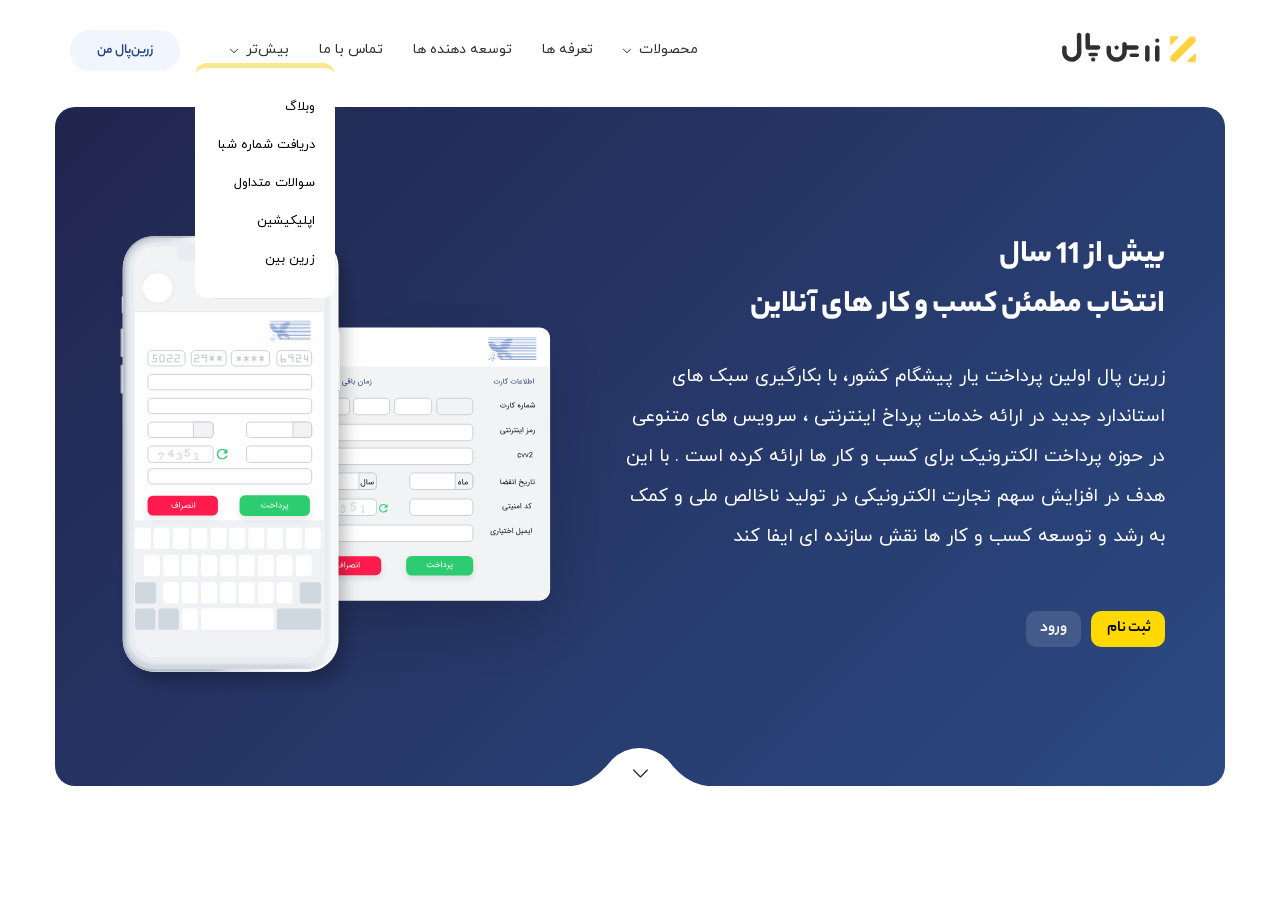
==== index.html @ 5818ea3c "add project files" ====
<!DOCTYPE html>
<html lang="fa" dir="rtl">
<head>
    <meta charset="UTF-8">
    <meta name="viewport" content="width=device-width, initial-scale=1.0">
    <link rel="stylesheet" href="styles/fonts.css">
    <link rel="stylesheet" href="styles/style.css">
   
    <title>ارائه دهنده خدمات پرداخت اینترنتی |زرین پال  </title>
    <link rel="shortcut icon" href="images/favicon.ico">
   

</head>
<body>
    <header>
        <div>
            <img class="logo" src="images/logo-white.svg" alt="zarinpal-logo">
        </div>
        <nav>
            <ul class="header-ul">
                <li class="more-menu" id="show-product-menu">
                    <a href="#">محصولات </a>
                    <img id="" src="images/down-arrow-svgrepo-com.svg" >
                    <div class="product-menu">
                        <div>
                            <a href="#">
                                <p>درگاه پرداخت </p>
                                <p>مهندسی شده برای فروش بیشتر </p>
                            </a>
                             <a href="#">
                                <p>زرین لینک  </p>
                                <p>لینک پرداخت در شبکه های اجتماعی </p>
                            </a>
                             <a href="#">
                                <p>زرین پلاس   </p>
                                <p>ابزار هوشمند سوددهی  </p>
                            </a>
                        </div>
                        <div>
                             <a href="#">
                                <p>زرین کارت  </p>
                                <p>طلایی نوین کارت بانکی</p>
                            </a>
                             <a href="#">
                                <p>تسهیم  </p>
                                <p>درگاه پرداخت اشتراکی </p>
                            </a>
                        </div>
                    </div>
                </li>
                <li>
                    <a href="./pages/tarrefeh.html">تعرفه ها</a>
                </li>
                 <li>
                    <a href="./pages/developers.html">توسعه دهنده ها </a>
                </li>
                 <li>
                    <a href="pages/callWithUs.html">تماس با ما </a>
                </li>
                 <li class=" more-menu"id="show-more-menu">
                    <a href="#">بیش‌تر</a>
                    <img id="" src="images/down-arrow-svgrepo-com.svg" >
                    <ul>
                        <li>وبلاگ </li>
                        <li>دریافت شماره شبا</li>
                        <li>سوالات متداول </li>
                        <li>اپلیکیشین </li>
                        <li>زرین بین</li>
                    </ul>
                </li>
                      <li>
                    <a href="#">زرین‌پال من</a>
                </li>

            </ul>
        </nav>
        <img src="./images/hamburger.svg" alt="hamburger icon" class="humberger-icon">
        <div class="hamburger-menu">
            <div class="cross-icon">
                <img src="images/cross.svg" alt="cross image"> 
            </div>
            <div class="hamurger-menu-items">
                <u>
                    <li><a href="#">تعرفه ها </a></li>
                    <li><a href="#">اپلیکیشن </a></li>
                    <div></div>
                    <li><a href="#">سوالات متداول</a></li>
                    <li><a href="#">تماس با ما </a></li>
                    <li><a href="#">محصولات</a></li>
                </u>
            </div>
            <div class="more-itme">
                <a href="#">زرین پال من </a>
                <img src="./images/arrow.svg" alt="my zarin pal">
            </div>
        </div>
    </header>
    <main>
        <div class="banner">
            <div class="banner-text">
                <h3>بیش از 11 سال </h3>
                <h3>انتخاب مطمئن کسب و کار های آنلاین </h3>
                <p>زرین پال اولین پرداخت یار پیشگام کشور،
                    با بکارگیری سبک های استاندارد جدید در ارائه خدمات پرداخ اینترنتی 
                    ، سرویس های متنوعی در حوزه پرداخت الکترونیک برای کسب و کار ها ارائه کرده است . 
                    با این هدف در افزایش سهم تجارت الکترونیکی در تولید ناخالص ملی 
                    و کمک به رشد و توسعه کسب و کار ها نقش سازنده ای ایفا کند 
                </p>
                <div class="banner-button">
                <a href="#" class="register-btn ">ثبت نام </a>
                <a href="#" class="login-btn">ورود </a>
                </div>
            
            
            </div>
            <div class="banner-image">
                <img src="./images/home.svg" >
            </div>
        </div>
        <div class="go-down">
            <div></div>
                <img src="images/down-arrow-svgrepo-com.svg" alt="">
         </div>
        </div>
    </main>

     <script src="js/script.js"></script>
</body>
</html>
---- styles/fonts.css ----
@font-face {
    font-family: "iranyekanwebmedium";
    src: url(../fonts/iranyekanwebmedium.woff) format('woff');
}
@font-face {
    font-family: "iranyekanwebregular";
    src: url(../fonts/iranyekanwebregular.woff) format('woff');
}
@font-face {
    font-family: "YekanBakhBold";
    src: url(../fonts/YekanBakhBold.woff) format('woff');
}
@font-face {
    font-family: "YekanBakhHeavy";
    src: url(../fonts/YekanBakhHeavy.woff) format('woff');
}
@font-face {
    font-family: "YekanBakhMedium";
    src: url(../fonts/YekanBakhMedium.woff) format('woff');
}
---- styles/style.css ----
* {
  margin: 0;
  padding: 0;
  font-family:
    "iranyekanwebregular",
    y Arial,
    Helvetica,
    sans-serif;
}
header {
  display: flex;
  justify-content: space-between;
  align-items: center;
  width: 1170px;
  margin: auto;
  padding: 21px 0 7px;
  top: 0;
  position: sticky;
  background-color: rgba(255, 255, 255, 0.72);
  backdrop-filter: blur(20px);
  transition: all 0.3s ease;
}
.logo {
  margin: 11px 28px;
}
.header-ul {
  display: flex;
  list-style: none;
}
.header-ul li {
  margin: 0 15px;
  font-size: 14px;
}
.header-ul li a {
  text-decoration: none;
  cursor: pointer;
  color: #303030;
}
.header-ul > li:last-child a {
  color: #28457b;
  background-color: rgba(232, 239, 254, 0.6);
  font-family: "YekanBakhBold";
  padding: 10px 27px;
  margin-right: 20px;
  border-radius: 20px;
}
.header-ul > li:last-child a:hover {
  background-color: #fbf6d9;
}
.more-menu {
  display: flex;
}
.more-menu img {
  width: 8px;
  margin-right: 8px;
}
.humberger-icon {
  width: 27px;
  display: none;
}

.hamburger-menu {
  position: fixed;
  top: 0;
  right: 0;
  background-color: #fff;
  z-index: 100;
  width: 100%;
  font-family: "YekanBakhMedium";
  transform: translateY(-110%);
}
.cross-icon {
  width: 100%;
  text-align: left;
  padding: 25px 0;
}
.cross-icon img {
  width: 20px;
  margin-left: 30px;
}
.hamurger-menu-items {
  padding: 10px 30px;
}
.hamurger-menu-items li {
  list-style: none;
}
.hamurger-menu-items a {
  text-decoration: none;
  color: black;
  display: inline-block;
  padding: 3px 0;
}
.hamurger-menu-items div {
  height: 1px;
  background-color: #dfe1e4;
  width: 90%;
  margin: 8px 0;
}
.more-itme {
  display: none;
  background-color: #eee;
  padding: 20px 50px;
  align-items: center;
}
.more-itme img {
  width: 15px;
  margin-right: 5px;
}
.more-itme a {
  text-decoration: none;
  color: #25457b;
  font-size: 0.85rem;
}
.show-hamburger-menu {
  animation: fadeInDown 0.25s forwards;
}
#show-more-menu {
  position: relative;
}
#show-more-menu ul {
  position: absolute;
  top: 0;
  left: -35px;
  background-color: #fff;
  border-top: 5px solid #f8e88b;
  border-radius: 12px;
  padding-top: 20px;
  padding-bottom: 20px;
  margin-top: 23px;
  list-style: none;
  width: 140px;
}
#show-more-menu li {
  margin: 0;
  padding: 10px 20px;
  font-size: 0.8rem;
  color: black;
}
#show-more-menu li:hover {
  background-color: rgba(232, 239, 254, 0.6);
}
#show-product-menu {
  position: relative;
}
.product-menu {
  position: absolute;
  top: 0;
  left: -135px;
  background-color: #fff;
  display: none;
  justify-content: flex-start;
  width: 372px;
  border-top: 5px solid #f8e88b;
  border-radius: 12px;
  padding-top: 5px;
  margin-top: 23px;
}
.product-menu a p:first-child {
  color: #000;
  font-size: 0.95rem;
}
.product-menu a p:last-child {
  color: #000;
  font-size: 0.7rem;
}
.product-menu a {
  margin: 10px;
  display: block;
  padding: 10px;
  border-radius: 5px;
}
.banner {
  width: 1050px;
  padding: 124px 60px 80px;
  background-image: linear-gradient(135deg, #21254e, #2b4a83);
  border-radius: 20px;
  margin: 20px auto;
  display: flex;
  justify-content: space-between;
}
.banner-text h3 {
  font-family: YekanBakhHeavy;
  font-size: 2rem;
  color: #fff;
}
.banner-text p {
  color: #fff;
  font-size: 1.15rem;
  margin: 25px 0;
  line-height: 2.5rem;
}
.banner-image img {
  width: 500px;
}
.banner-button {
  margin-top: 60px;
}
.register-btn {
  font-size: 1rem;
  font-family: YekanBakhBold;
  color: #000;
  background-color: #ffd900;
  padding: 6px 14px;
  border: none;
  border-radius: 10px;
  margin-left: 10px;
  text-decoration: none;
}
.login-btn {
  font-size: 1rem;
  font-family: YekanBakhBold;
  color: #fff;
  background-color: #435a8a;
  padding: 6px 14px;
  border: none;
  border-radius: 10px;
  text-decoration: none;
}
.go-down {
  width: 100%;
  display: flex;
  flex-direction: column;
  align-items: center;
  justify-content: center;
  position: relative;
  bottom: 58px;
}
.go-down div {
  background-image: url(../images/arrowbottom.svg);
  width: 164px;
  height: 78px;
}
.go-down img {
  width: 15px;
  position: relative;
  top: -60px;
}

@keyframes showUp {
  0% {
    opacity: 0;
  }
  100% {
    opacity: 1;
  }
}
@keyframes fadeInDown {
  0% {
    opacity: 0;
    transform: translateY(-100%);
  }
  100% {
    opacity: 1;
    transform: translateY(0);
  }
}
@media (max-width: 1200px) {
  header {
    width: 940px;
  }
  .banner {
    width: 900px;
    padding: 20px 60px 120px;
  }
  .banner-image {
    width: 430px;
    margin-left: 30px;
  }
}
@media (max-width: 990px) {
  header {
    width: auto;
    margin: 20px 60px;
  }
  .header-ul li:last-child {
    display: none;
  }
  .logo {
    margin: 0;
  }
  .header-ul li {
    margin: 0 10px;
  }
  .banner {
    width: auto;
    padding: 40px 40px 85px;
    margin-left: 35px;
    margin-right: 35px;
  }
  .banner-image {
    display: none;
  }
  .banner-text {
    text-align: center;
  }
  .banner-text p {
    margin: 5px 0;
  }
}
@media (max-width: 768px) {
  .header-ul {
    display: none;
  }
  .humberger-icon {
    display: block;
  }
  header {
    width: auto;
    padding: 1px 8px;
  }
  .banner {
    margin-left: 8px;
    margin-right: 8px;
  }
  @media (max-width: 575px) {
    .banner {
      padding: 80px 40px;
    }
    .banner-text h3{
      font-size: 1.2rem;
      text-align: right;
    }
    
  }
}
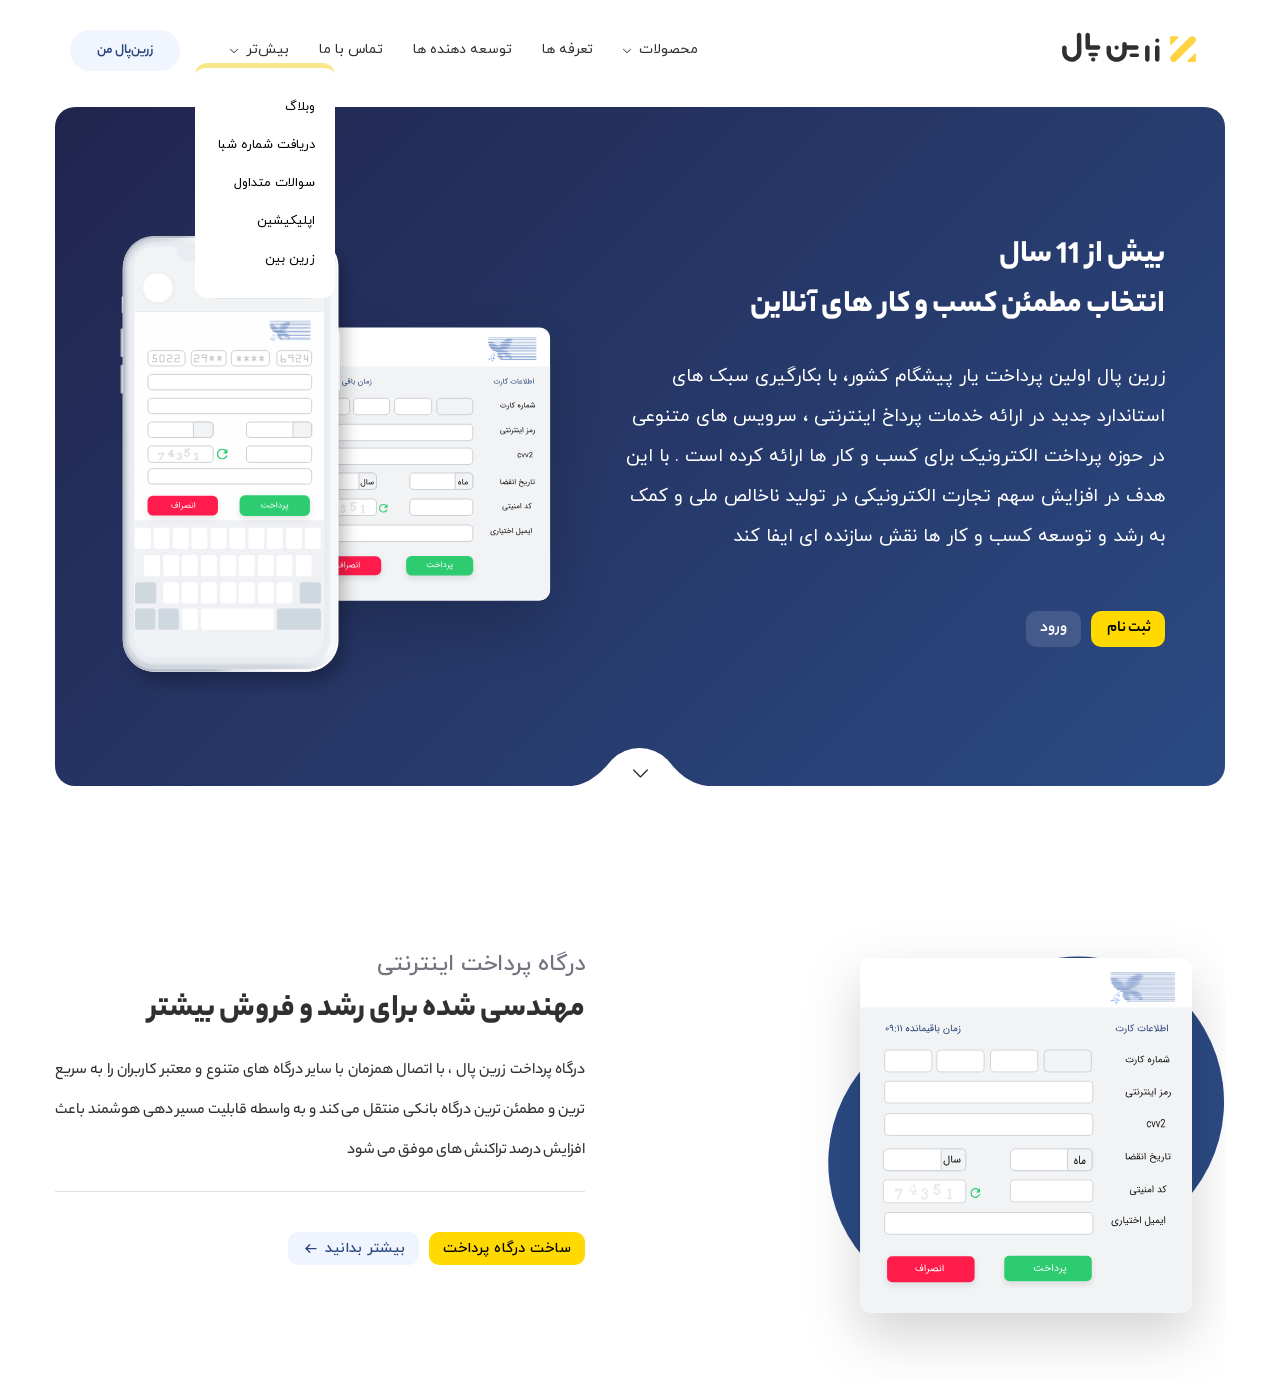
==== commit 424ffb88: "cart-design" ====
--- a/index.html
+++ b/index.html
@@ -122,6 +122,26 @@
                 <img src="images/down-arrow-svgrepo-com.svg" alt="">
          </div>
         </div>
+        <section class="online-payment">
+            <div>
+                <img src="images/pg.svg" class="section-image">
+            </div>
+            <div class="section-text">
+                <h2>درگاه پرداخت اینترنتی </h2>
+                <h3>مهندسی شده برای رشد و فروش بیشتر</h3>
+                <p>درگاه پرداخت زرین پال ، با اتصال همزمان با سایر درگاه های متنوع و معتبر
+                    کاربران را به سریع ترین و مطمئن ترین درگاه بانکی منتقل می کند 
+                    و به واسطه قابلیت مسیر دهی هوشمند باعث افزایش درصد تراکنش های موفق می شود 
+                </p>
+                <div class="section-links">
+                    <a href="#" class="first-button">ساخت درگاه پرداخت</a>
+                    <a href="#" class="second-button">
+                        بیشتر بدانید 
+                        <img src="images/arrow.svg" >
+                    </a>
+                </div>
+            </div>
+        </section>
     </main>
 
      <script src="js/script.js"></script>
--- a/styles/style.css
+++ b/styles/style.css
@@ -235,6 +235,75 @@
   position: relative;
   top: -60px;
 }
+.online-payment {
+  width: 1170px;
+  margin: auto;
+  display: flex;
+  align-items: flex-start;
+  justify-content: space-between;
+}
+.section-image {
+  width: 450px;
+  height: 480px;
+}
+.section-text {
+  width: 530px;
+  margin: 30px 0;
+}
+.section-text h2 {
+  color: #747480;
+  font-family: iranyekanwebmedium;
+  font-weight: 500;
+  font-size: 1.4rem;
+  margin: 20px 0 5px;
+}
+.section-text h3 {
+  color: #303030;
+  font-family: YekanBakhHeavy;
+  font-weight: 600;
+  font-size: 2rem;
+  margin: 5px 0 10px;
+}
+.section-text p {
+  color: #303030;
+  font-family: YekanBakhMedium;
+  text-align: justify;
+  line-height: 40px;
+  border-bottom: 1px solid #dfe1e4;
+  padding-bottom: 20px;
+  margin-top: 16px;
+}
+.section-links {
+  margin-top: 40px;
+  display: flex;
+}
+.section-links .first-button {
+  font-size: 0.9rem;
+  font-family: iranyekanwebmedium;
+  color: #000;
+  background-color: #ffd900;
+  padding: 6px 14px;
+  border: none;
+  border-radius: 10px;
+  margin-left: 10px;
+  text-decoration: none;
+}
+.section-links .second-button {
+  font-size: 0.9rem;
+  font-family: iranyekanwebmedium;
+  color: #25457b;
+  background-color: rgba(232, 239, 254, 0.7);
+  padding: 6px 14px;
+  border-radius: 10px;
+  text-decoration: none;
+  display: flex;
+  align-items: center;
+}
+.section-links .second-button img {
+  width: 18px;
+  height: 15px;
+  margin-right: 5px;
+}
 
 @keyframes showUp {
   0% {
@@ -265,6 +334,9 @@
   .banner-image {
     width: 430px;
     margin-left: 30px;
+  }
+  .online-payment {
+    width: 940px;
   }
 }
 @media (max-width: 990px) {
@@ -296,6 +368,14 @@
   .banner-text p {
     margin: 5px 0;
   }
+  .online-payment {
+    width: auto;
+    flex-direction: column;
+    align-items: center;
+  }
+  .section-text {
+    width: 95%;
+  }
 }
 @media (max-width: 768px) {
   .header-ul {
@@ -312,14 +392,32 @@
     margin-left: 8px;
     margin-right: 8px;
   }
-  @media (max-width: 575px) {
-    .banner {
-      padding: 80px 40px;
-    }
-    .banner-text h3{
-      font-size: 1.2rem;
-      text-align: right;
-    }
-    
-  }
-}
+  .section-text {
+    display: flex;
+    flex-direction: column;
+    align-items: center;
+  }
+  .online-payment img {
+    width: 460px;
+    height: 480px;
+  }
+}
+@media (max-width: 575px) {
+  .banner {
+    padding: 80px 40px;
+  }
+  .banner-text h3 {
+    font-size: 1.2rem;
+    text-align: right;
+  }
+  .online-payment .section-image{
+    display: none;
+   }
+   .section-text{
+    width: 80%;
+    padding: 0 10px;
+   }
+   .section-text h3 {
+    font-size: 1.5rem;
+   }
+}
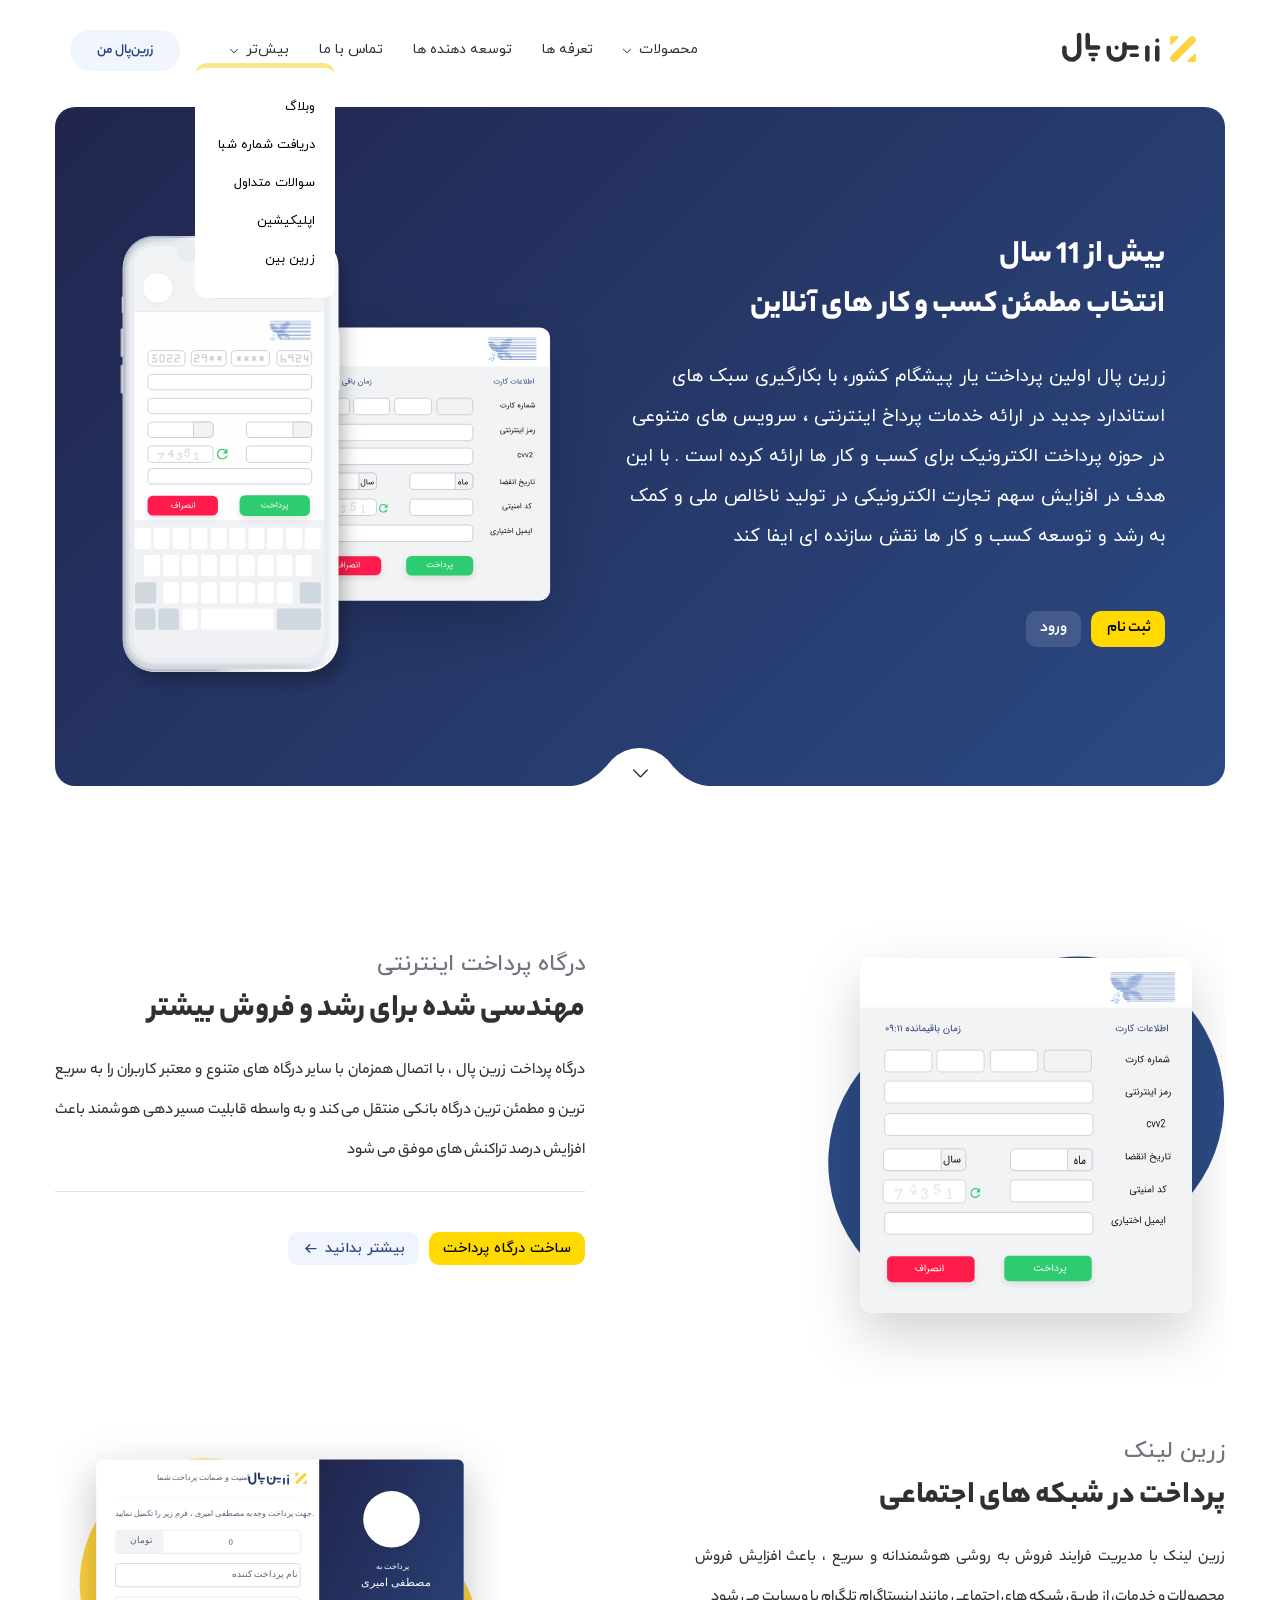
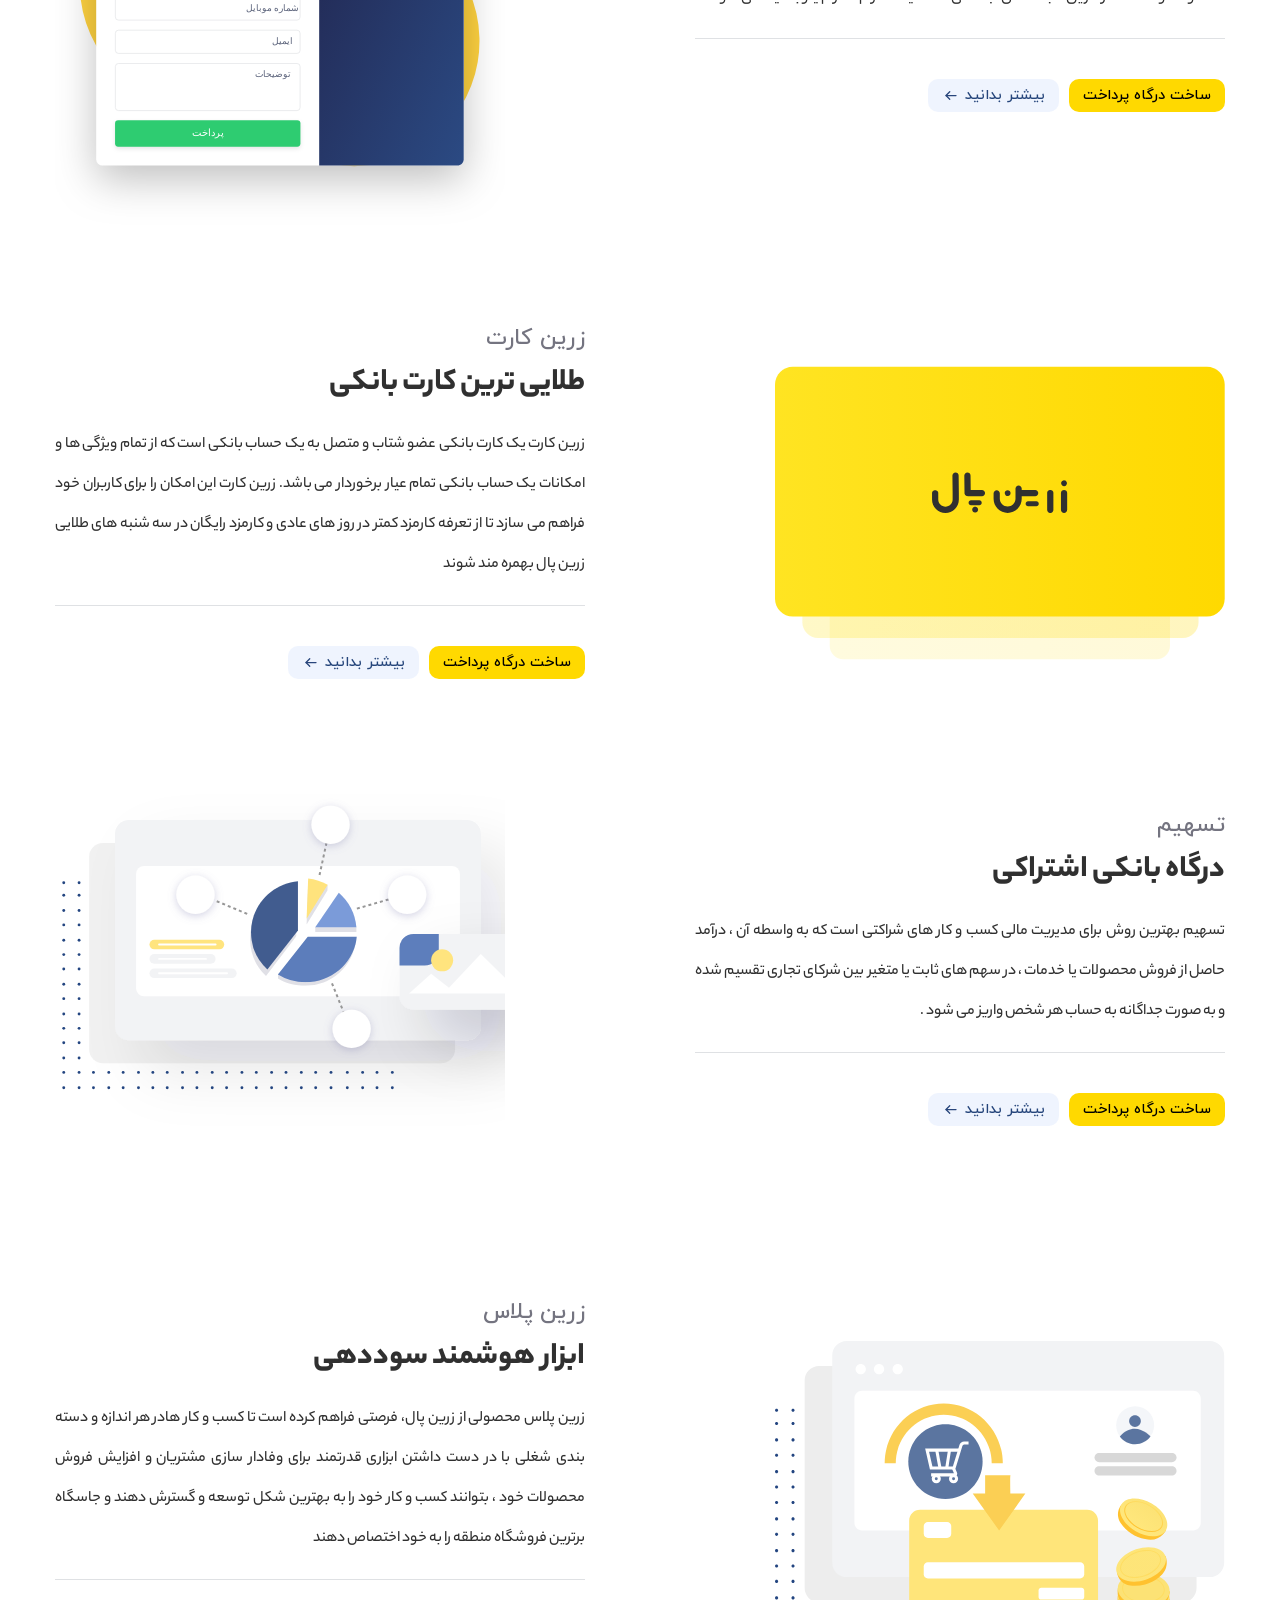
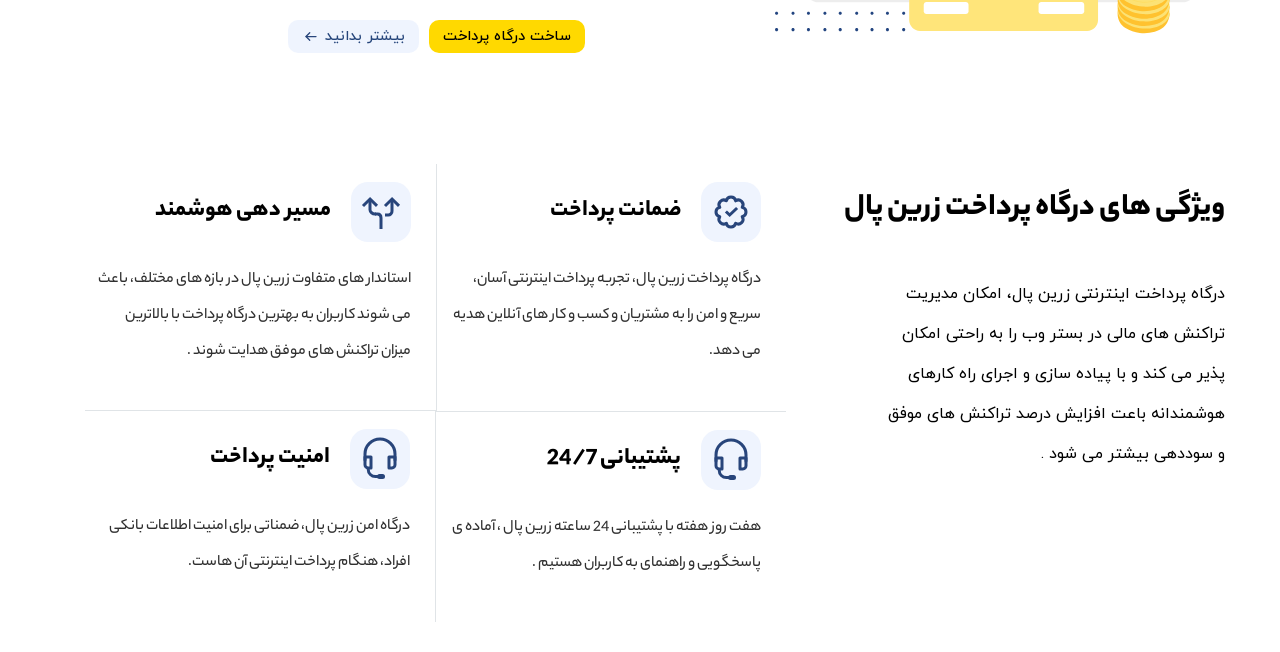
==== commit 2eaa8821: "add other cards" ====
--- a/index.html
+++ b/index.html
@@ -106,9 +106,10 @@
                     با این هدف در افزایش سهم تجارت الکترونیکی در تولید ناخالص ملی 
                     و کمک به رشد و توسعه کسب و کار ها نقش سازنده ای ایفا کند 
                 </p>
+                
                 <div class="banner-button">
-                <a href="#" class="register-btn ">ثبت نام </a>
-                <a href="#" class="login-btn">ورود </a>
+                    <a href="#" class="register-btn ">ثبت نام </a>
+                    <a href="#" class="login-btn">ورود </a>
                 </div>
             
             
@@ -122,6 +123,7 @@
                 <img src="images/down-arrow-svgrepo-com.svg" alt="">
          </div>
         </div>
+
         <section class="online-payment">
             <div>
                 <img src="images/pg.svg" class="section-image">
@@ -142,6 +144,157 @@
                 </div>
             </div>
         </section>
+
+         <section class="online-payment">
+         
+            <div class="section-text">
+                <h2>زرین لینک </h2>
+                <h3>پرداخت در شبکه های اجتماعی </h3>
+                <p>زرین لینک با مدیریت فرایند فروش به روشی هوشمندانه و سریع 
+                    ، باعث افزایش فروش محصولات و خدمات، از طریق شبکه های اجتماعی مانند اینستاگرام 
+                    تلگرام یا وبسایت می شود 
+                </p>
+                <div class="section-links">
+                    <a href="#" class="first-button">ساخت درگاه پرداخت</a>
+                    <a href="#" class="second-button">
+                        بیشتر بدانید 
+                        <img src="images/arrow.svg" >
+                    </a>
+                </div>
+            </div>
+               <div>
+                <img src="images/social-image.svg" class="section-image">
+            </div>
+        </section>
+
+         <section class="online-payment">
+            <div>
+                <img src="images/zarincard.svg" class="section-image">
+            </div>
+            <div class="section-text">
+                <h2> زرین کارت </h2>
+                <h3>طلایی ترین کارت بانکی </h3>
+                <p>
+                    زرین کارت یک کارت بانکی عضو شتاب و متصل به یک حساب بانکی است 
+                    که از تمام ویژگی ها و امکانات یک حساب بانکی تمام عیار برخوردار می باشد.
+                    زرین کارت این امکان را برای کاربران خود فراهم می سازد تا از تعرفه 
+                    کارمزد کمتر در روز های عادی و کارمزد رایگان در سه شنبه های طلایی زرین پال بهمره مند شوند 
+                </p>
+                <div class="section-links">
+                    <a href="#" class="first-button">ساخت درگاه پرداخت</a>
+                    <a href="#" class="second-button">
+                        بیشتر بدانید 
+                        <img src="images/arrow.svg" >
+                    </a>
+                </div>
+            </div>
+        </section>
+
+         <section class="online-payment">
+           
+            <div class="section-text">
+                <h2>تسهیم </h2>
+                <h3>درگاه بانکی اشتراکی</h3>
+                <p>
+                    تسهیم بهترین روش برای مدیریت مالی کسب و کار های شراکتی است که به واسطه آن ،
+                    درآمد حاصل از فروش محصولات یا خدمات ، در سهم های ثابت 
+                    یا متغیر بین شرکای تجاری تقسیم شده و به صورت جداگانه به حساب هر شخص واریز می شود .
+                </p>
+                <div class="section-links">
+                    <a href="#" class="first-button">ساخت درگاه پرداخت</a>
+                    <a href="#" class="second-button">
+                        بیشتر بدانید 
+                        <img src="images/arrow.svg" >
+                    </a>
+                </div>
+            </div>
+             <div>
+                <img src="images/payout.svg" class="section-image">
+            </div>
+        </section>
+
+        
+        <section class="online-payment">
+            <div>
+                <img src="images/zarinplus.svg" class="section-image">
+            </div>
+            <div class="section-text">
+                <h2>زرین پلاس  </h2>
+                <h3>ابزار هوشمند سوددهی </h3>
+                 <p>
+                    زرین پلاس محصولی از زرین پال، فرصتی فراهم کرده است تا کسب و کار هادر هر اندازه و دسته بندی شغلی با در دست داشتن
+                    ابزاری قدرتمند برای وفادار سازی مشتریان و افزایش فروش محصولات 
+                    خود ، بتوانند کسب و کار خود را به بهترین شکل توسعه و گسترش دهند و جاسگاه برترین فروشگاه منطقه را به خود اختصاص دهند 
+                 </p>   
+                <div class="section-links">
+                    <a href="#" class="first-button">ساخت درگاه پرداخت</a>
+                    <a href="#" class="second-button">
+                        بیشتر بدانید 
+                        <img src="images/arrow.svg" >
+                    </a>
+                </div>
+            </div>
+        </section>
+        <article class="attributes">
+            <div class="definition">
+                <h3>ویژگی های درگاه پرداخت زرین پال</h3>
+                <p>
+                    درگاه پرداخت اینترنتی زرین پال، امکان مدیریت تراکنش های مالی در بستر 
+                    وب را به راحتی امکان پذیر می کند و با پیاده سازی و اجرای راه کارهای هوشمندانه باعت افزایش درصد تراکنش های 
+                    موفق و سوددهی بیشتر می شود .
+                </p>
+            </div>
+            <div class="items">
+                <div class="item first-item">
+                    <div>
+                    <img src="images/verifiedIcon.svg">
+                    <h4>ضمانت پرداخت </h4>
+                    </div>
+                
+                <p>
+                    درگاه پرداخت زرین پال، تجربه پرداخت اینترنتی آسان،
+                    سریع و امن را به مشتریان و کسب و کار های آنلاین هدیه می دهد.
+                </p>
+                </div>
+            
+               <div class="item second-item">
+                  <div>
+                    <img src="images/splite.svg">
+                    <h4>مسیر دهی هوشمند  </h4>
+                  </div>
+                 <p>
+                    استاندار های متفاوت زرین پال در بازه های مختلف، باعث می شوند کاربران به 
+                    بهترین درگاه پرداخت با بالاترین میزان تراکنش های موفق هدایت شوند .
+                 </p>
+                </div>
+            
+               <div class="item third-item">
+                 <div>
+                    <img src="images/support.svg">
+                    <h4>پشتیبانی 24/7 </h4>
+                 </div>
+                 <p>
+                    هفت روز هفته با پشتیبانی 24 ساعته زرین پال ، آماده ی پاسخگویی و راهنمای به کاربران هستیم .
+                 </p>
+
+                </div>
+                   
+            
+               <div class="item fourth-item">
+                  <div>
+                    <img src="images/support.svg">
+                    <h4>امنیت پرداخت  </h4>
+                  </div>
+                 <p>
+                    درگاه امن زرین پال، ضمناتی برای امنیت اطلاعات بانکی افراد، هنگام پرداخت 
+                    اینترنتی آن هاست.
+                 </p>
+                </div>
+            </div>
+        
+            </div>
+        </article>
+
     </main>
 
      <script src="js/script.js"></script>
--- a/styles/style.css
+++ b/styles/style.css
@@ -304,7 +304,67 @@
   height: 15px;
   margin-right: 5px;
 }
-
+.attributes{
+width: 1170px;
+margin: auto;
+display: flex;
+justify-content: space-between;
+}
+.definition{
+  width: 35%;
+  margin-top:50px;
+}
+.items{
+  display: grid;
+  grid-template-columns:1fr 1fr ;
+  width: 60%;
+  padding: 30px;
+}
+.items img{
+  width: 60px;
+  height: 60px;
+}
+.items .item{
+  padding: 18px 25px 20px 0;
+}
+.items .item div{
+  display: flex;
+  align-items: center;
+}
+.item h4 {
+  font-size: 1.5rem;
+  font-family: YekanBakhHeavy;
+  margin-right: 20px;
+}
+.items p {
+  font-size: 1rem;
+  font-family: YekanBakhMedium;
+  margin: 20px 0 20px 10px;
+  color: #303030;
+  line-height: 36px;
+}
+.definition h3{
+  font-family: YekanBakhHeavy;
+  font-size: 2rem;
+}
+.definition p {
+  width: 85%;
+  margin-top: 40px;
+  line-height: 40px;
+  font-size: 1rem;
+}
+.first-item{
+  border-left: 1px solid #e0e4e7;
+}
+.second-item{
+  border-bottom: 1px solid  #e0e4e7;
+}
+.third-item{
+  border-top: 1px solid  #e0e4e7;
+}
+.fourth-item{
+  border-right: 1px solid  #e0e4e7;
+}
 @keyframes showUp {
   0% {
     opacity: 0;
@@ -337,6 +397,29 @@
   }
   .online-payment {
     width: 940px;
+  }
+  .attributes{
+    width: 924px;
+    padding: 0 8px;
+    flex-direction: column;
+  }
+  .definition{
+    width: 100%;
+    margin-top: 40px;
+  }
+  .definition p {
+    width: 100%;
+    margin-top: 30px;
+  }
+  .first-item, .second-item, .third-item, .fourth-item{
+    border: none;
+  }
+  .items{
+    width: 90%;
+    padding: 30px;
+  }
+  .items .item {
+    padding: 18px 0 20px 50px;
   }
 }
 @media (max-width: 990px) {
@@ -376,6 +459,10 @@
   .section-text {
     width: 95%;
   }
+  .attributes{
+    width: auto;
+    padding: 0 35px;
+  }
 }
 @media (max-width: 768px) {
   .header-ul {
@@ -401,6 +488,20 @@
     width: 460px;
     height: 480px;
   }
+.definition{
+  text-align: center;
+  margin-top: 90px;
+}
+.definition h3{
+  font-size: 1.6rem;
+}
+.items{
+  width: 100%;
+  padding:50px 0 ;
+}
+.items .item{
+  padding: 18px 0 20px 20px;
+}
 }
 @media (max-width: 575px) {
   .banner {
@@ -420,4 +521,11 @@
    .section-text h3 {
     font-size: 1.5rem;
    }
-}
+   .items{
+    padding: 50px 0;
+    grid-template-columns: 1fr;
+   }
+   .items .item{
+    padding: 18px 0;
+   }
+}
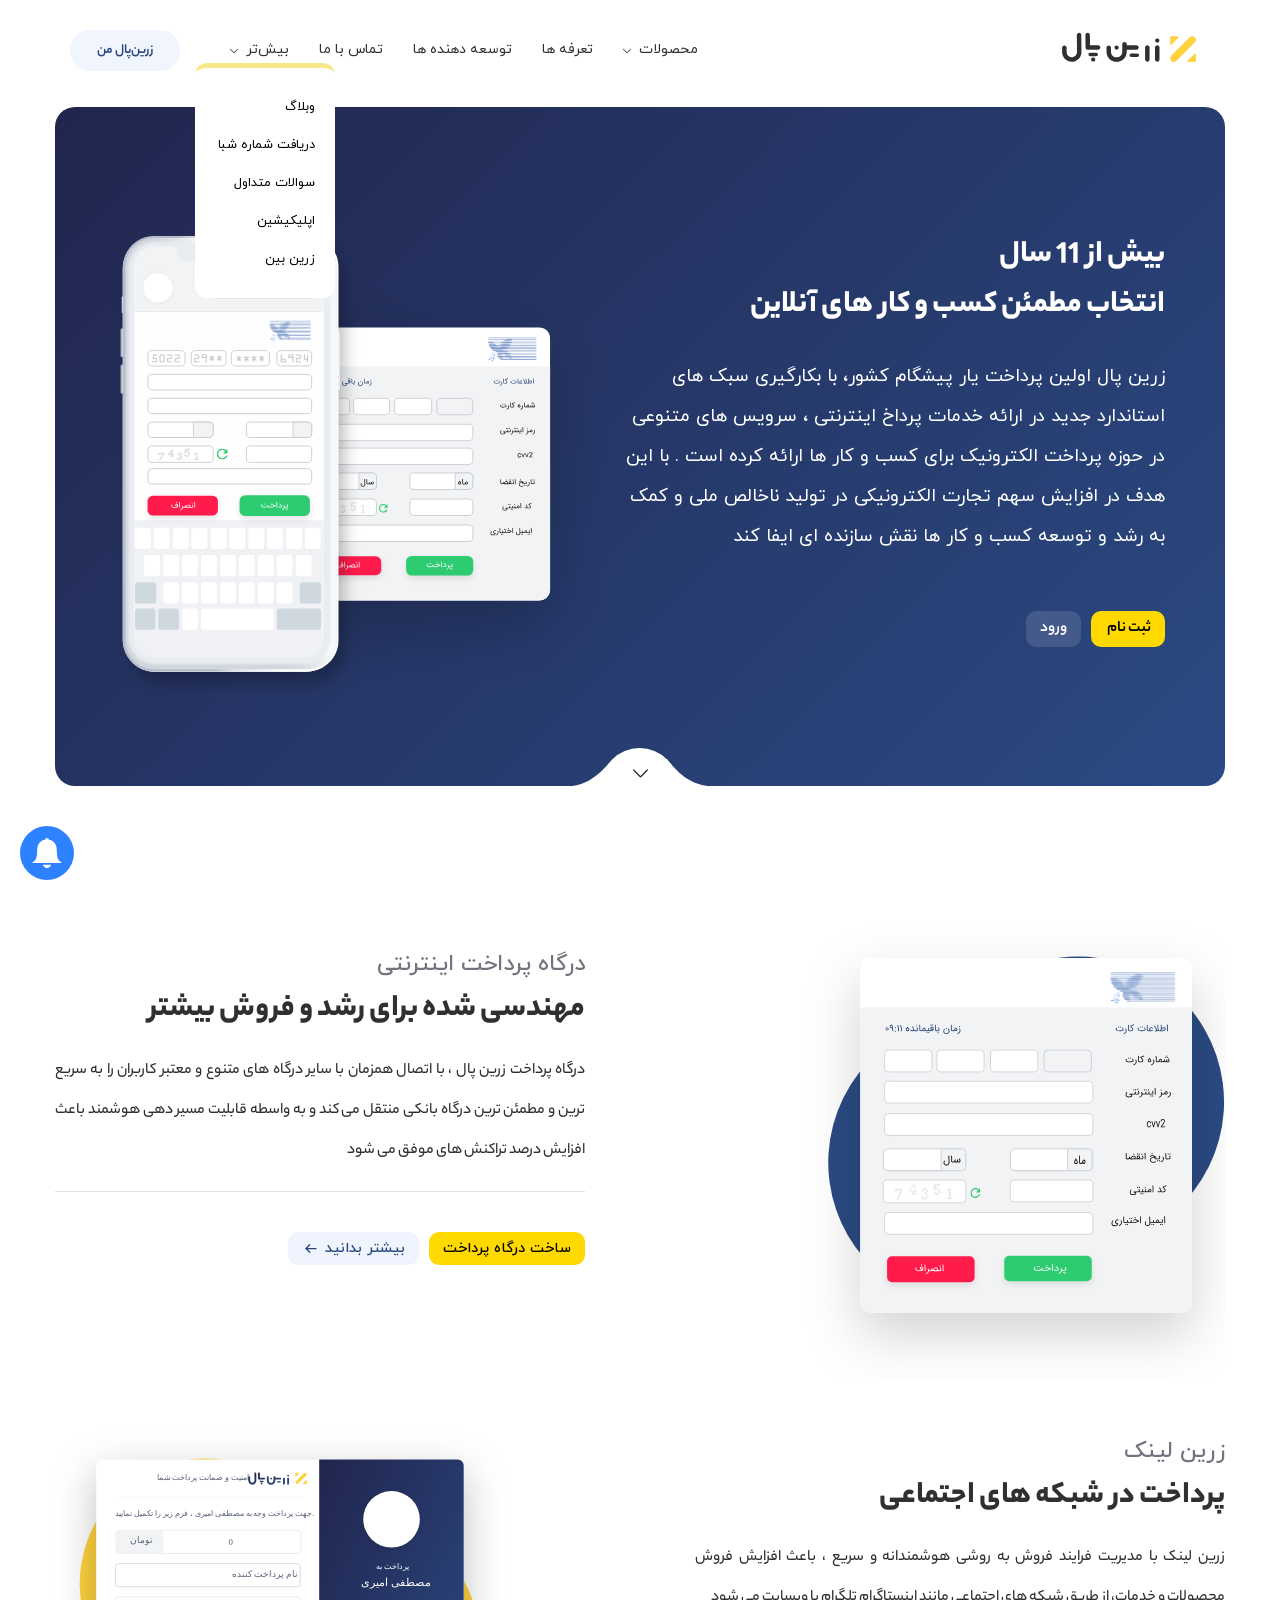
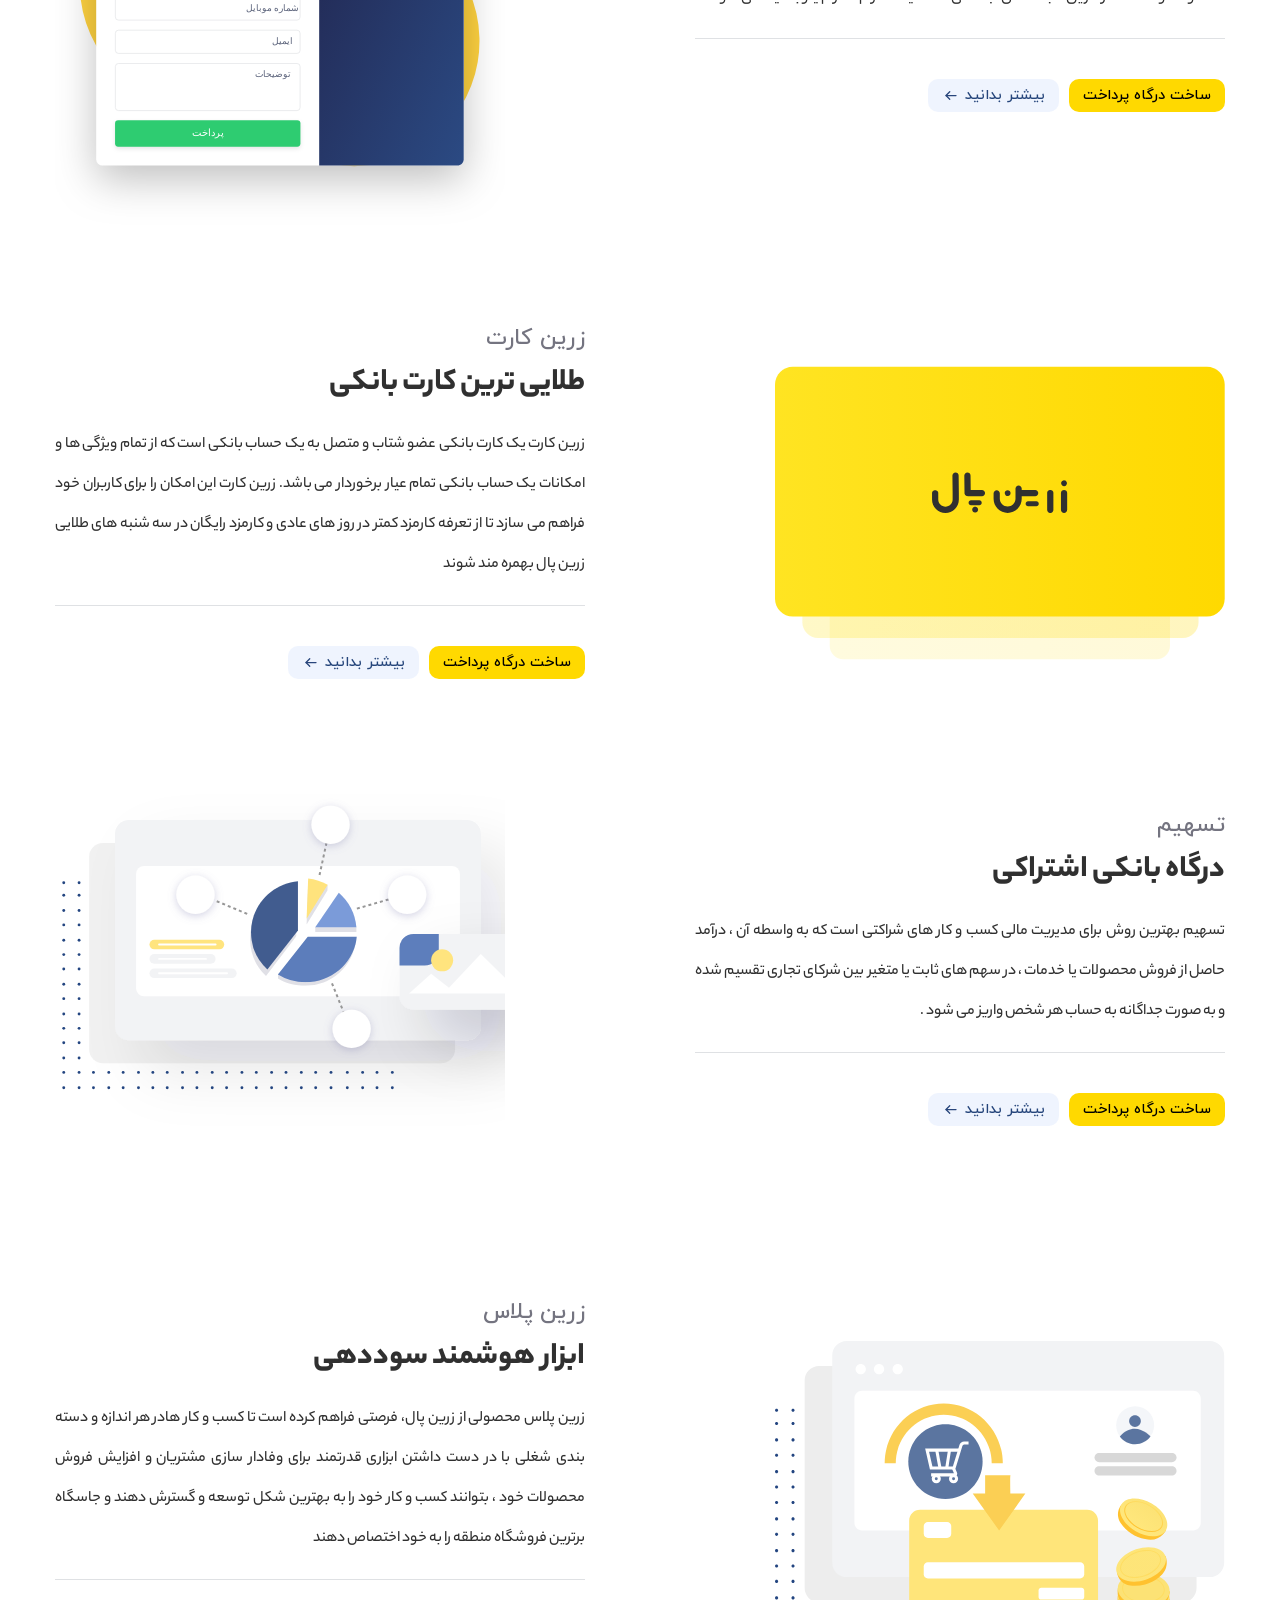
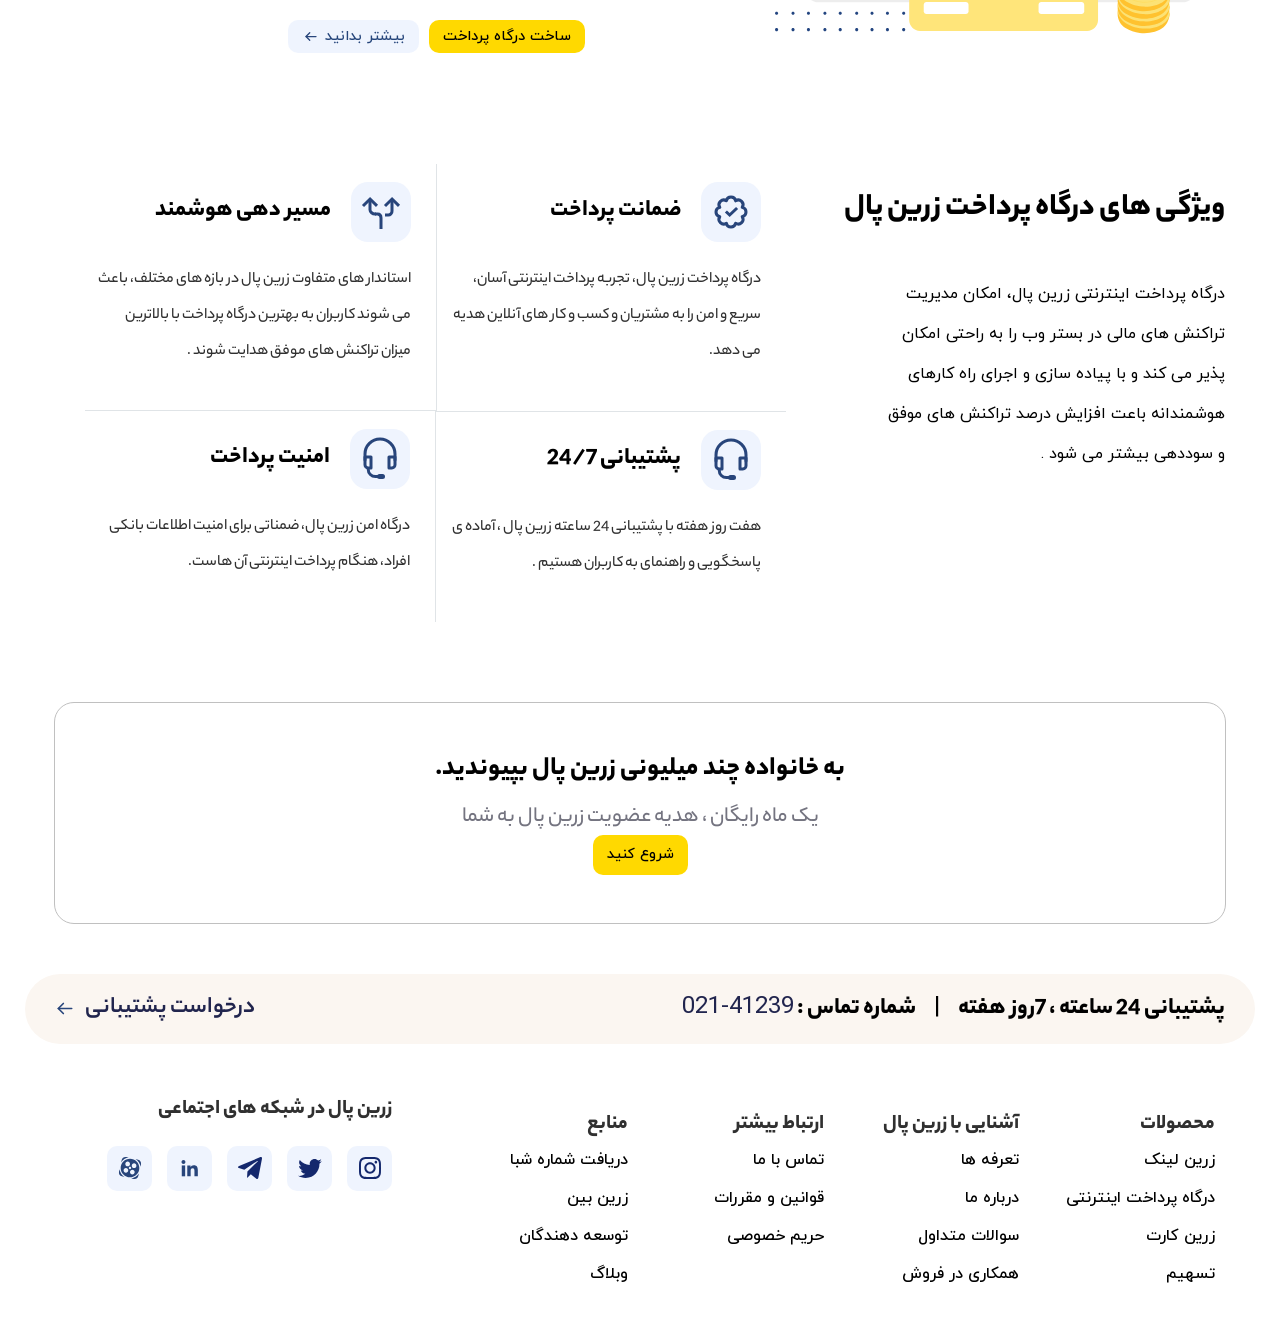
==== commit 785d7714: "add footer" ====
--- a/index.html
+++ b/index.html
@@ -3,8 +3,8 @@
 <head>
     <meta charset="UTF-8">
     <meta name="viewport" content="width=device-width, initial-scale=1.0">
+    <link rel="stylesheet" href="styles/style.css">
     <link rel="stylesheet" href="styles/fonts.css">
-    <link rel="stylesheet" href="styles/style.css">
    
     <title>ارائه دهنده خدمات پرداخت اینترنتی |زرین پال  </title>
     <link rel="shortcut icon" href="images/favicon.ico">
@@ -294,6 +294,72 @@
         
             </div>
         </article>
+        <div class="start-box">
+            <h4>به خانواده چند میلیونی زرین پال بپیوندید.</h4>
+            <p>یک ماه رایگان ، هدیه عضویت زرین پال به شما</p>
+            <a href="#">شروع کنید</a>
+        </div>
+        <div class="support">
+            <div class="support-number">
+                <p>پشتیبانی 24 ساعته ، 7روز هفته <span id="line">|</span> شماره تماس : <span id="phone-number">41239-021</span></p>
+            </div>
+            <div class="support-request">
+                <p>درخواست پشتیبانی </p>
+                <img src="images/arrow.svg" alt="support request">
+            </div>
+        </div> 
+        <footer>
+            <div class="footer-links">
+                <div>
+                    <p>محصولات</p>
+                    <ul>
+                        <li><a href="#">زرین لینک</a></li>
+                        <li><a href="#">درگاه پرداخت اینترنتی </a></li>
+                        <li><a href="#">زرین کارت </a></li>
+                        <li><a href="#">تسهیم </a></li>
+                    </ul>
+                </div>
+                  <div>
+                    <p>آشنایی با زرین پال </p>
+                    <ul>
+                        <li><a href="#">تعرفه ها</a></li>
+                        <li><a href="#">درباره ما </a></li>
+                        <li><a href="#">سوالات متداول </a></li>
+                        <li><a href="#">همکاری در فروش </a></li>
+                    </ul>
+                </div>
+                  <div>
+                    <p>ارتباط بیشتر </p>
+                    <ul>
+                        <li><a href="#">تماس با ما </a></li>
+                        <li><a href="#">قوانین و مقررات  </a></li>
+                        <li><a href="#">حریم خصوصی  </a></li>
+                    </ul>
+                </div>
+                <div>
+                    <p>منابع  </p>
+                    <ul>
+                        <li><a href="#">دریافت شماره شبا </a></li>
+                        <li><a href="#">زرین بین   </a></li>
+                        <li><a href="#">توسعه دهندگان  </a></li>
+                        <li><a href="#">وبلاگ  </a></li>
+                    </ul>
+                </div>
+            </div>
+            <div class="social-media">
+                <p>زرین پال در شبکه های اجتماعی</p>
+                <div>
+                    <a href="#"><img src="/images/instagram.svg" ></a>
+                    <a href="#"><img src="/images/twitter.svg" ></a>
+                    <a href="#"><img src="/images/telegram.svg" ></a>
+                    <a href="#"><img src="/images/linkedin.svg" ></a>
+                    <a href="#"><img src="/images/aparat.svg" ></a>
+                </div>
+            </div>
+        </footer>
+        <div class="bell">
+            <img src="/images/bell.svg" >
+        </div>
 
     </main>
 
--- a/styles/style.css
+++ b/styles/style.css
@@ -304,30 +304,30 @@
   height: 15px;
   margin-right: 5px;
 }
-.attributes{
-width: 1170px;
-margin: auto;
-display: flex;
-justify-content: space-between;
-}
-.definition{
+.attributes {
+  width: 1170px;
+  margin: auto;
+  display: flex;
+  justify-content: space-between;
+}
+.definition {
   width: 35%;
-  margin-top:50px;
-}
-.items{
+  margin-top: 50px;
+}
+.items {
   display: grid;
-  grid-template-columns:1fr 1fr ;
+  grid-template-columns: 1fr 1fr;
   width: 60%;
   padding: 30px;
 }
-.items img{
+.items img {
   width: 60px;
   height: 60px;
 }
-.items .item{
+.items .item {
   padding: 18px 25px 20px 0;
 }
-.items .item div{
+.items .item div {
   display: flex;
   align-items: center;
 }
@@ -343,7 +343,7 @@
   color: #303030;
   line-height: 36px;
 }
-.definition h3{
+.definition h3 {
   font-family: YekanBakhHeavy;
   font-size: 2rem;
 }
@@ -353,17 +353,150 @@
   line-height: 40px;
   font-size: 1rem;
 }
-.first-item{
+.first-item {
   border-left: 1px solid #e0e4e7;
 }
-.second-item{
-  border-bottom: 1px solid  #e0e4e7;
-}
-.third-item{
-  border-top: 1px solid  #e0e4e7;
-}
-.fourth-item{
-  border-right: 1px solid  #e0e4e7;
+.second-item {
+  border-bottom: 1px solid #e0e4e7;
+}
+.third-item {
+  border-top: 1px solid #e0e4e7;
+}
+.fourth-item {
+  border-right: 1px solid #e0e4e7;
+}
+.start-box {
+  width: 1170px;
+  margin: auto;
+  height: 220px;
+  margin-top: 50px;
+  border: 1px solid silver;
+  border-radius: 20px;
+  display: flex;
+  flex-direction: column;
+  justify-content: center;
+  align-items: center;
+}
+.start-box h4 {
+  font-size: 1.7rem;
+  font-family: YekanBakhHeavy;
+}
+.start-box p {
+  font-size: 1.4rem;
+  font-family: YekanBakhMedium;
+  color: #747480;
+  margin-top: 10px;
+}
+.start-box a {
+  text-decoration: none;
+  font-family: iranyekanwebmedium;
+  font-size: 0.9rem;
+  min-height: 28px;
+  line-height: 28px;
+  padding: 6px 14px;
+  background-color: #ffd900;
+  color: #000;
+  border-radius: 10px;
+}
+.support {
+  width: 1170px;
+  height: 70px;
+  padding: 0 30px;
+  margin: 50px auto;
+  background-color: #fbf6f1;
+  border-radius: 35px;
+  display: flex;
+  justify-content: space-between;
+  align-items: center;
+}
+.support-number p {
+  font-family: YekanBakhHeavy;
+  font-size: 1.5rem;
+}
+#line {
+  margin: 0 15px;
+}
+#phone-number {
+  color: #21254e;
+}
+.support-request {
+  display: flex;
+}
+.support-request p {
+  color: #21254e;
+  font-size: 1.5rem;
+  font-family: YekanBakhBold;
+}
+.support-request img {
+  margin-right: 10px;
+  width: 20px;
+}
+footer {
+  display: flex;
+  justify-content: space-between;
+  width: 1170px;
+  margin: auto;
+}
+.footer-links {
+  display: grid;
+  grid-template-columns: repeat(4, 1fr);
+  width: calc(100% - 330px);
+  margin-bottom: 50px;
+  padding: 0 10px;
+}
+.social-media {
+  width: 330px;
+  padding: 0 30px;
+  margin-bottom: 100px;
+}
+.social-media p {
+  font-family: YekanBakhHeavy;
+  font-size: 1.3rem;
+  color: #303030;
+}
+.social-media div {
+  display: flex;
+  margin-top: 20px;
+}
+.social-media a {
+  background-color: #eff4fe;
+  width: 45px;
+  height: 45px;
+  display: flex;
+  justify-content: center;
+  align-items: center;
+  border-radius: 10px;
+  margin-left: 15px;
+}
+.footer-links p {
+  font-size: 1.3rem;
+  font-family: YekanBakhHeavy;
+  margin-top: 15px;
+  color: #303030;
+}
+.footer-links ul {
+  list-style: none;
+}
+.footer-links a {
+  text-decoration: none;
+  font-size: 1rem;
+  font-family: iranyekanwebmedium;
+  color: #000;
+}
+.footer-links li {
+  padding: 8px 0;
+}
+.bell{
+  background-color: #2e82ff;
+  width: fit-content;
+  padding: 7px 7px 0;
+  border-radius: 50%;
+  position: fixed;
+  bottom: 20px;
+  left: 20px;
+}
+.bell img{
+  width: 40px;
 }
 @keyframes showUp {
   0% {
@@ -398,12 +531,16 @@
   .online-payment {
     width: 940px;
   }
-  .attributes{
+  .attributes {
     width: 924px;
     padding: 0 8px;
     flex-direction: column;
   }
-  .definition{
+  .section-image {
+    width: 405px;
+    height: 432px;
+  }
+  .definition {
     width: 100%;
     margin-top: 40px;
   }
@@ -411,15 +548,27 @@
     width: 100%;
     margin-top: 30px;
   }
-  .first-item, .second-item, .third-item, .fourth-item{
+  .first-item,
+  .second-item,
+  .third-item,
+  .fourth-item {
     border: none;
   }
-  .items{
+  .items {
     width: 90%;
     padding: 30px;
   }
   .items .item {
     padding: 18px 0 20px 50px;
+  }
+  .start-box {
+    width: 940px;
+  }
+  .support {
+    width: 880px;
+  }
+  footer {
+    width: 940px;
   }
 }
 @media (max-width: 990px) {
@@ -459,11 +608,33 @@
   .section-text {
     width: 95%;
   }
-  .attributes{
+  .attributes {
     width: auto;
     padding: 0 35px;
   }
-}
+  .start-box {
+    margin: 0 38px;
+    width: calc(100% - 76px);
+  }
+  .support {
+    width: calc(100% - 120px);
+  }
+  .support-request p,
+  .support-number p {
+    font-size: 1.2rem;
+  }
+  footer {
+    flex-direction: column;
+    width: calc(100% - 60px);
+  }
+   footer .footer-links{
+    width: 100%;
+   }
+   footer .social-media{
+    padding: 0 10px;
+   }
+}
+
 @media (max-width: 768px) {
   .header-ul {
     display: none;
@@ -488,20 +659,44 @@
     width: 460px;
     height: 480px;
   }
-.definition{
-  text-align: center;
-  margin-top: 90px;
-}
-.definition h3{
-  font-size: 1.6rem;
-}
-.items{
-  width: 100%;
-  padding:50px 0 ;
-}
-.items .item{
-  padding: 18px 0 20px 20px;
-}
+  .definition {
+    text-align: center;
+    margin-top: 90px;
+  }
+  .definition h3 {
+    font-size: 1.6rem;
+  }
+  .items {
+    width: 100%;
+    padding: 50px 0;
+  }
+  .items .item {
+    padding: 18px 0 20px 20px;
+  }
+  .start-box {
+    margin: 0 8px;
+    width: calc(100% - 16px);
+  }
+  .support {
+    flex-direction: column;
+    align-items: flex-start;
+    background: none;
+  }
+  .support-request {
+    background-color: #fbf6f1;
+    border-radius: 35px;
+    padding: 5px 20px;
+  }
+  footer .footer-links{
+    grid-template-columns: repeat(2 , 1fr);
+  }
+  footer .footer-links div{
+    margin-top: 10px;
+  }
+  footer {
+    width: calc(100% - 120px);
+    margin: 0 60px;
+  }
 }
 @media (max-width: 575px) {
   .banner {
@@ -511,21 +706,46 @@
     font-size: 1.2rem;
     text-align: right;
   }
-  .online-payment .section-image{
+  .online-payment .section-image {
     display: none;
-   }
-   .section-text{
+  }
+  .section-text {
     width: 80%;
     padding: 0 10px;
-   }
-   .section-text h3 {
+  }
+  .section-text h3 {
     font-size: 1.5rem;
-   }
-   .items{
+  }
+  .items {
     padding: 50px 0;
     grid-template-columns: 1fr;
-   }
-   .items .item{
+  }
+  .items .item {
     padding: 18px 0;
-   }
-}
+  }
+  .start-box {
+    height: 180px;
+  }
+  .start-box h4 {
+    font-size: 1.2rem;
+  }
+  .start-box p {
+    font-size: 1rem;
+  }
+  .support {
+    width: calc(100% - 60px);
+    padding: 0;
+    margin: 50px 30px;
+  }
+  .support-number p,
+  .support-request p {
+    font-size: 0.94rem;
+  }
+  footer{
+    width: calc(100% - 60px);
+    margin: 0 30px;
+  }
+  .footer-links p ,.footer-links a {
+    font-size: 0.9rem;
+  }
+}
